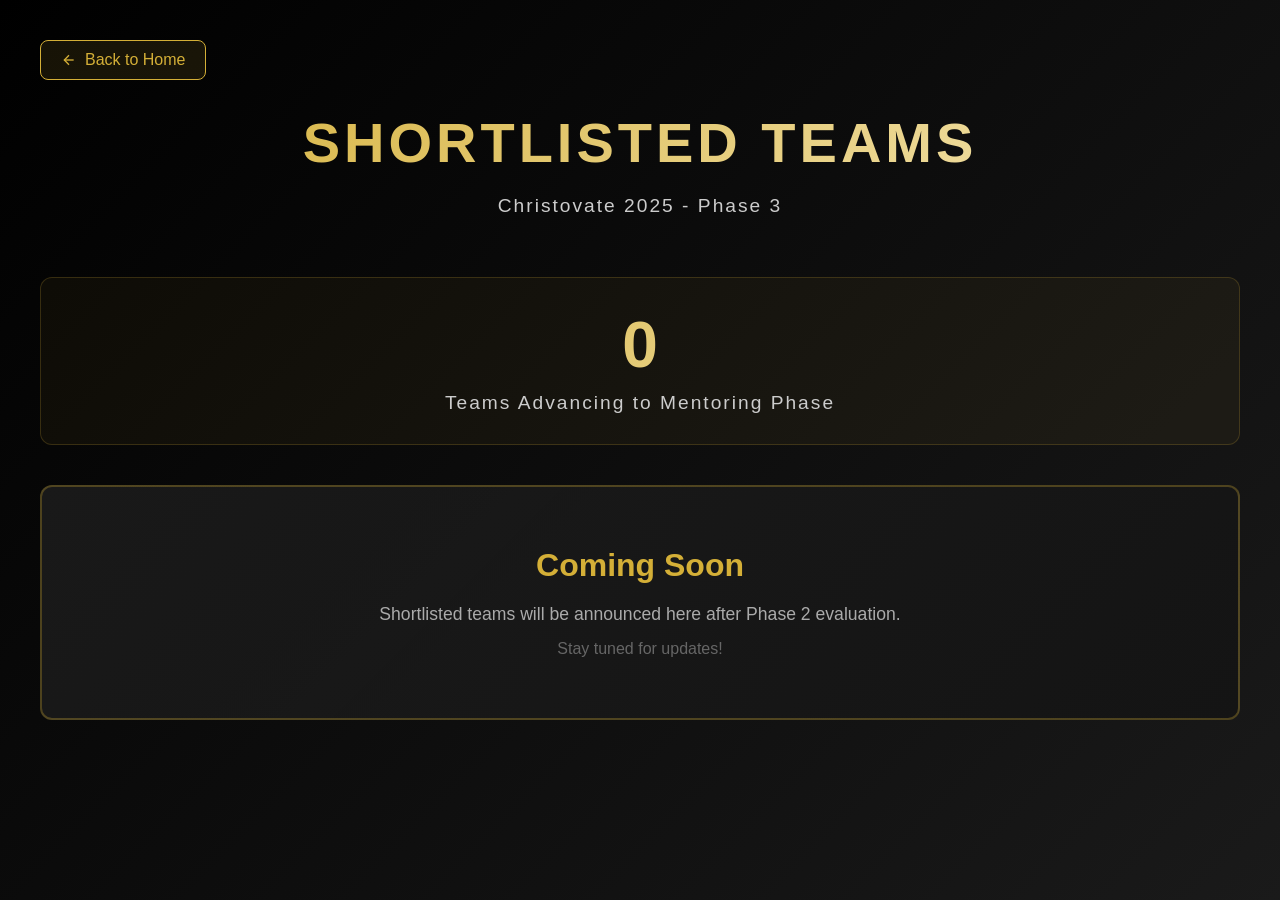
==== shortlisted.html @ dafec114 "Added Shortlisted Teams Page" ====
<!DOCTYPE html>
<html lang="en">

<head>
    <meta charset="UTF-8">
    <meta name="viewport" content="width=device-width, initial-scale=1.0">
    <title>Shortlisted Teams - Christovate 2025</title>
    <style>
        * {
            margin: 0;
            padding: 0;
            box-sizing: border-box;
        }

        :root {
            --primary-red: #E31E24;
            --gold: #D4AF37;
            --light-gold: #F4E5B3;
            --dark-gold: #B8942C;
        }

        body {
            font-family: 'Inter', sans-serif;
            background: linear-gradient(135deg, #000000 0%, #1a1a1a 100%);
            color: #fff;
            min-height: 100vh;
            padding: 40px 20px;
        }

        .container {
            max-width: 1200px;
            margin: 0 auto;
        }

        header {
            text-align: center;
            margin-bottom: 60px;
        }

        .back-btn {
            display: inline-flex;
            align-items: center;
            gap: 8px;
            padding: 10px 20px;
            background: rgba(212, 175, 55, 0.1);
            border: 1px solid var(--gold);
            color: var(--gold);
            text-decoration: none;
            border-radius: 8px;
            margin-bottom: 30px;
            transition: all 0.3s ease;
        }

        .back-btn:hover {
            background: rgba(212, 175, 55, 0.2);
            transform: translateX(-5px);
        }

        h1 {
            font-size: 3.5rem;
            font-weight: 900;
            letter-spacing: 4px;
            background: linear-gradient(135deg, var(--gold) 0%, var(--light-gold) 100%);
            -webkit-background-clip: text;
            -webkit-text-fill-color: transparent;
            background-clip: text;
            margin-bottom: 20px;
            text-transform: uppercase;
        }

        .subtitle {
            font-size: 1.2rem;
            color: #ccc;
            letter-spacing: 2px;
        }

        .teams-grid {
            display: grid;
            grid-template-columns: repeat(auto-fill, minmax(300px, 1fr));
            gap: 30px;
            margin-top: 40px;
        }

        .team-card {
            background: linear-gradient(135deg, rgba(30, 30, 30, 0.8) 0%, rgba(20, 20, 20, 0.9) 100%);
            border: 2px solid rgba(212, 175, 55, 0.3);
            border-radius: 12px;
            padding: 30px;
            transition: all 0.3s ease;
            position: relative;
            overflow: hidden;
        }

        .team-card::before {
            content: '';
            position: absolute;
            top: -50%;
            left: -50%;
            width: 200%;
            height: 200%;
            background: conic-gradient(
                from 0deg,
                transparent 0deg,
                rgba(212, 175, 55, 0.2) 90deg,
                transparent 180deg,
                rgba(212, 175, 55, 0.2) 270deg,
                transparent 360deg
            );
            animation: rotate 4s linear infinite;
            opacity: 0;
            transition: opacity 0.3s ease;
        }

        .team-card:hover::before {
            opacity: 1;
        }

        .team-card:hover {
            transform: translateY(-5px);
            box-shadow: 0 10px 30px rgba(212, 175, 55, 0.3);
            border-color: var(--gold);
        }

        .team-number {
            font-size: 0.9rem;
            color: var(--gold);
            font-weight: 600;
            margin-bottom: 15px;
            letter-spacing: 1px;
        }

        .team-name {
            font-size: 1.5rem;
            font-weight: 700;
            color: #fff;
            margin-bottom: 15px;
            position: relative;
            z-index: 1;
        }

        .team-info {
            position: relative;
            z-index: 1;
        }

        .team-college {
            font-size: 0.95rem;
            color: #aaa;
            margin-bottom: 10px;
        }

        .team-members {
            margin-top: 15px;
            padding-top: 15px;
            border-top: 1px solid rgba(212, 175, 55, 0.2);
        }

        .members-title {
            font-size: 0.85rem;
            color: var(--gold);
            margin-bottom: 8px;
            text-transform: uppercase;
            letter-spacing: 1px;
        }

        .member {
            font-size: 0.9rem;
            color: #ccc;
            margin-bottom: 5px;
            padding-left: 15px;
            position: relative;
        }

        .member::before {
            content: '▸';
            position: absolute;
            left: 0;
            color: var(--gold);
        }

        .stats {
            text-align: center;
            margin: 60px 0 40px;
            padding: 30px;
            background: rgba(212, 175, 55, 0.05);
            border-radius: 12px;
            border: 1px solid rgba(212, 175, 55, 0.2);
        }

        .stats-number {
            font-size: 4rem;
            font-weight: 900;
            background: linear-gradient(135deg, var(--gold) 0%, var(--light-gold) 100%);
            -webkit-background-clip: text;
            -webkit-text-fill-color: transparent;
            background-clip: text;
            margin-bottom: 10px;
        }

        .stats-label {
            font-size: 1.2rem;
            color: #ccc;
            letter-spacing: 2px;
        }

        @keyframes rotate {
            from {
                transform: rotate(0deg);
            }
            to {
                transform: rotate(360deg);
            }
        }

        @media (max-width: 768px) {
            h1 {
                font-size: 2.5rem;
            }

            .teams-grid {
                grid-template-columns: 1fr;
            }

            .stats-number {
                font-size: 3rem;
            }
        }
    </style>
</head>

<body>
    <div class="container">
        <a href="index.html" class="back-btn">
            <svg width="16" height="16" viewBox="0 0 24 24" fill="none" stroke="currentColor" stroke-width="2">
                <line x1="19" y1="12" x2="5" y2="12"></line>
                <polyline points="12 19 5 12 12 5"></polyline>
            </svg>
            Back to Home
        </a>

        <header>
            <h1>Shortlisted Teams</h1>
            <p class="subtitle">Christovate 2025 - Phase 3</p>
        </header>

        <div class="stats">
            <div class="stats-number">0</div>
            <div class="stats-label">Teams Advancing to Mentoring Phase</div>
        </div>

        <div class="teams-grid">
            <!-- Team cards will be displayed here -->
            <!-- Example team card structure (currently no teams to display) -->
            <div class="team-card" style="grid-column: 1 / -1; text-align: center; padding: 60px 30px;">
                <h2 style="color: var(--gold); margin-bottom: 20px; font-size: 2rem;">Coming Soon</h2>
                <p style="color: #aaa; font-size: 1.1rem;">Shortlisted teams will be announced here after Phase 2 evaluation.</p>
                <p style="color: #666; margin-top: 15px;">Stay tuned for updates!</p>
            </div>
        </div>
    </div>
</body>

</html>
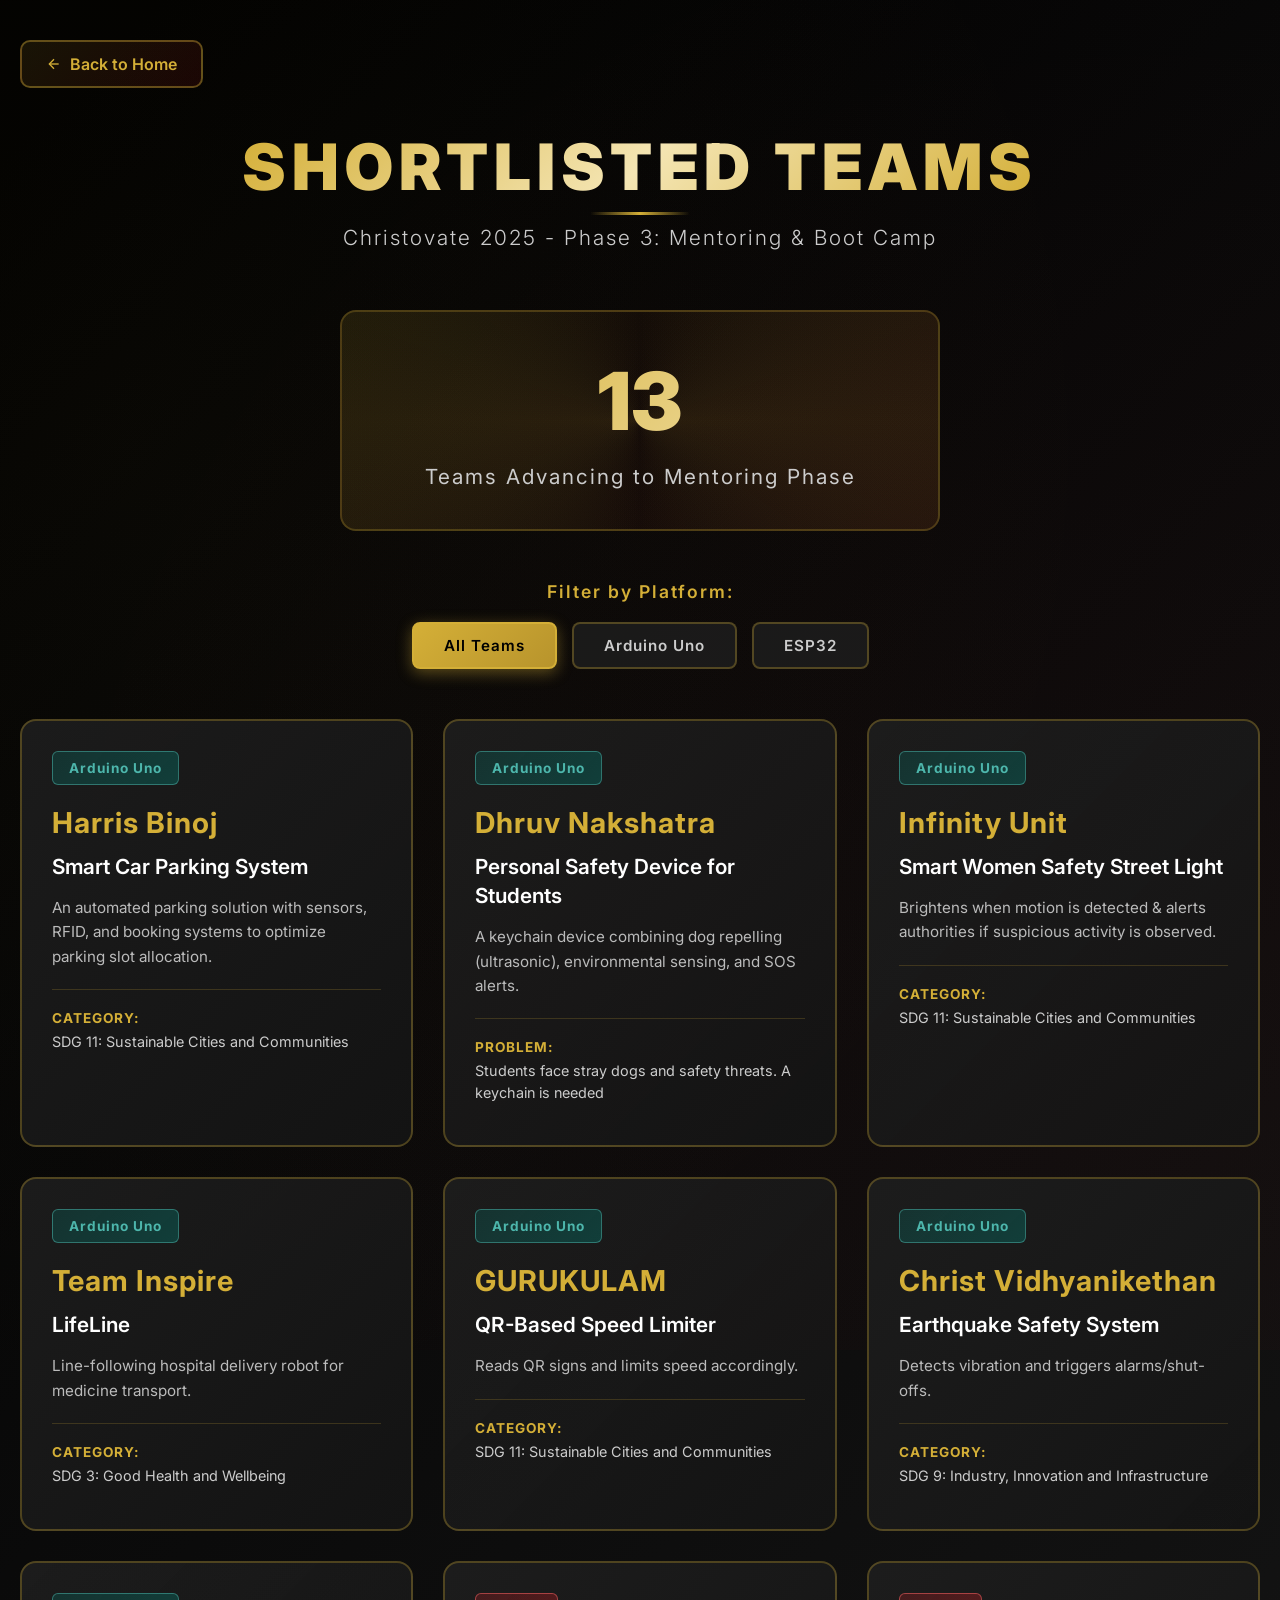
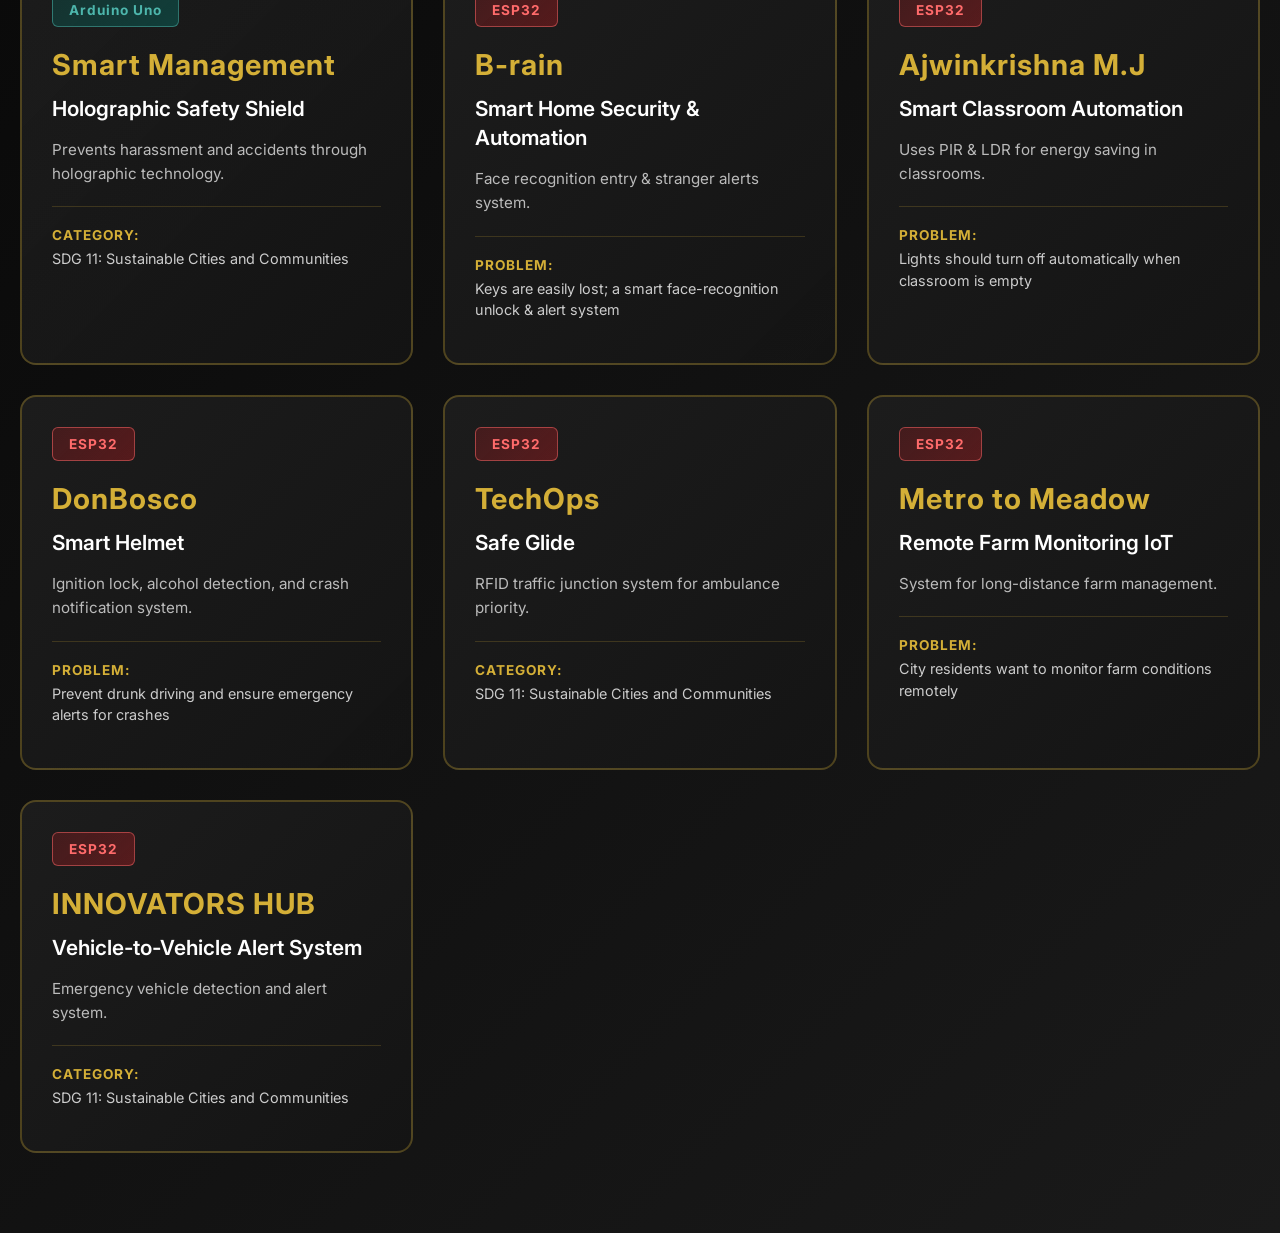
==== commit 715f5a24: "added participants info" ====
--- a/shortlisted.html
+++ b/shortlisted.html
@@ -5,227 +5,9 @@
     <meta charset="UTF-8">
     <meta name="viewport" content="width=device-width, initial-scale=1.0">
     <title>Shortlisted Teams - Christovate 2025</title>
-    <style>
-        * {
-            margin: 0;
-            padding: 0;
-            box-sizing: border-box;
-        }
-
-        :root {
-            --primary-red: #E31E24;
-            --gold: #D4AF37;
-            --light-gold: #F4E5B3;
-            --dark-gold: #B8942C;
-        }
-
-        body {
-            font-family: 'Inter', sans-serif;
-            background: linear-gradient(135deg, #000000 0%, #1a1a1a 100%);
-            color: #fff;
-            min-height: 100vh;
-            padding: 40px 20px;
-        }
-
-        .container {
-            max-width: 1200px;
-            margin: 0 auto;
-        }
-
-        header {
-            text-align: center;
-            margin-bottom: 60px;
-        }
-
-        .back-btn {
-            display: inline-flex;
-            align-items: center;
-            gap: 8px;
-            padding: 10px 20px;
-            background: rgba(212, 175, 55, 0.1);
-            border: 1px solid var(--gold);
-            color: var(--gold);
-            text-decoration: none;
-            border-radius: 8px;
-            margin-bottom: 30px;
-            transition: all 0.3s ease;
-        }
-
-        .back-btn:hover {
-            background: rgba(212, 175, 55, 0.2);
-            transform: translateX(-5px);
-        }
-
-        h1 {
-            font-size: 3.5rem;
-            font-weight: 900;
-            letter-spacing: 4px;
-            background: linear-gradient(135deg, var(--gold) 0%, var(--light-gold) 100%);
-            -webkit-background-clip: text;
-            -webkit-text-fill-color: transparent;
-            background-clip: text;
-            margin-bottom: 20px;
-            text-transform: uppercase;
-        }
-
-        .subtitle {
-            font-size: 1.2rem;
-            color: #ccc;
-            letter-spacing: 2px;
-        }
-
-        .teams-grid {
-            display: grid;
-            grid-template-columns: repeat(auto-fill, minmax(300px, 1fr));
-            gap: 30px;
-            margin-top: 40px;
-        }
-
-        .team-card {
-            background: linear-gradient(135deg, rgba(30, 30, 30, 0.8) 0%, rgba(20, 20, 20, 0.9) 100%);
-            border: 2px solid rgba(212, 175, 55, 0.3);
-            border-radius: 12px;
-            padding: 30px;
-            transition: all 0.3s ease;
-            position: relative;
-            overflow: hidden;
-        }
-
-        .team-card::before {
-            content: '';
-            position: absolute;
-            top: -50%;
-            left: -50%;
-            width: 200%;
-            height: 200%;
-            background: conic-gradient(
-                from 0deg,
-                transparent 0deg,
-                rgba(212, 175, 55, 0.2) 90deg,
-                transparent 180deg,
-                rgba(212, 175, 55, 0.2) 270deg,
-                transparent 360deg
-            );
-            animation: rotate 4s linear infinite;
-            opacity: 0;
-            transition: opacity 0.3s ease;
-        }
-
-        .team-card:hover::before {
-            opacity: 1;
-        }
-
-        .team-card:hover {
-            transform: translateY(-5px);
-            box-shadow: 0 10px 30px rgba(212, 175, 55, 0.3);
-            border-color: var(--gold);
-        }
-
-        .team-number {
-            font-size: 0.9rem;
-            color: var(--gold);
-            font-weight: 600;
-            margin-bottom: 15px;
-            letter-spacing: 1px;
-        }
-
-        .team-name {
-            font-size: 1.5rem;
-            font-weight: 700;
-            color: #fff;
-            margin-bottom: 15px;
-            position: relative;
-            z-index: 1;
-        }
-
-        .team-info {
-            position: relative;
-            z-index: 1;
-        }
-
-        .team-college {
-            font-size: 0.95rem;
-            color: #aaa;
-            margin-bottom: 10px;
-        }
-
-        .team-members {
-            margin-top: 15px;
-            padding-top: 15px;
-            border-top: 1px solid rgba(212, 175, 55, 0.2);
-        }
-
-        .members-title {
-            font-size: 0.85rem;
-            color: var(--gold);
-            margin-bottom: 8px;
-            text-transform: uppercase;
-            letter-spacing: 1px;
-        }
-
-        .member {
-            font-size: 0.9rem;
-            color: #ccc;
-            margin-bottom: 5px;
-            padding-left: 15px;
-            position: relative;
-        }
-
-        .member::before {
-            content: '▸';
-            position: absolute;
-            left: 0;
-            color: var(--gold);
-        }
-
-        .stats {
-            text-align: center;
-            margin: 60px 0 40px;
-            padding: 30px;
-            background: rgba(212, 175, 55, 0.05);
-            border-radius: 12px;
-            border: 1px solid rgba(212, 175, 55, 0.2);
-        }
-
-        .stats-number {
-            font-size: 4rem;
-            font-weight: 900;
-            background: linear-gradient(135deg, var(--gold) 0%, var(--light-gold) 100%);
-            -webkit-background-clip: text;
-            -webkit-text-fill-color: transparent;
-            background-clip: text;
-            margin-bottom: 10px;
-        }
-
-        .stats-label {
-            font-size: 1.2rem;
-            color: #ccc;
-            letter-spacing: 2px;
-        }
-
-        @keyframes rotate {
-            from {
-                transform: rotate(0deg);
-            }
-            to {
-                transform: rotate(360deg);
-            }
-        }
-
-        @media (max-width: 768px) {
-            h1 {
-                font-size: 2.5rem;
-            }
-
-            .teams-grid {
-                grid-template-columns: 1fr;
-            }
-
-            .stats-number {
-                font-size: 3rem;
-            }
-        }
-    </style>
+    <link rel="icon" type="image/x-icon" href="assets/jigsaw.png">
+    <link href="https://fonts.googleapis.com/css2?family=Inter:wght@300;400;600;700;900&display=swap" rel="stylesheet">
+    <link rel="stylesheet" href="shortlisted.css">
 </head>
 
 <body>
@@ -240,24 +22,224 @@
 
         <header>
             <h1>Shortlisted Teams</h1>
-            <p class="subtitle">Christovate 2025 - Phase 3</p>
+            <p class="subtitle">Christovate 2025 - Phase 3: Mentoring & Boot Camp</p>
         </header>
 
         <div class="stats">
-            <div class="stats-number">0</div>
+            <div class="stats-number">13</div>
             <div class="stats-label">Teams Advancing to Mentoring Phase</div>
         </div>
 
+        <!-- Filter Section -->
+        <div class="filter-section">
+            <div class="filter-label">Filter by Platform:</div>
+            <div class="filter-buttons">
+                <button class="filter-btn active" data-filter="all">All Teams</button>
+                <button class="filter-btn" data-filter="Arduino Uno">Arduino Uno</button>
+                <button class="filter-btn" data-filter="ESP32">ESP32</button>
+            </div>
+        </div>
+
         <div class="teams-grid">
-            <!-- Team cards will be displayed here -->
-            <!-- Example team card structure (currently no teams to display) -->
-            <div class="team-card" style="grid-column: 1 / -1; text-align: center; padding: 60px 30px;">
-                <h2 style="color: var(--gold); margin-bottom: 20px; font-size: 2rem;">Coming Soon</h2>
-                <p style="color: #aaa; font-size: 1.1rem;">Shortlisted teams will be announced here after Phase 2 evaluation.</p>
-                <p style="color: #666; margin-top: 15px;">Stay tuned for updates!</p>
+            <!-- Arduino Uno Teams -->
+            <div class="team-card" data-platform="Arduino Uno">
+                <div class="platform-badge arduino">Arduino Uno</div>
+                <h2 class="team-name">Harris Binoj</h2>
+                <div class="project-title">Smart Car Parking System</div>
+                <p class="project-description">An automated parking solution with sensors, RFID, and booking systems to optimize parking slot allocation.</p>
+                <div class="team-details">
+                    <div class="detail-item">
+                        <span class="detail-label">Category:</span>
+                        <span class="detail-value">SDG 11: Sustainable Cities and Communities</span>
+                    </div>
+                </div>
+            </div>
+
+            <div class="team-card" data-platform="Arduino Uno">
+                <div class="platform-badge arduino">Arduino Uno</div>
+                <h2 class="team-name">Dhruv Nakshatra</h2>
+                <div class="project-title">Personal Safety Device for Students</div>
+                <p class="project-description">A keychain device combining dog repelling (ultrasonic), environmental sensing, and SOS alerts.</p>
+                <div class="team-details">
+                    <div class="detail-item">
+                        <span class="detail-label">Problem:</span>
+                        <span class="detail-value">Students face stray dogs and safety threats. A keychain is needed</span>
+                    </div>
+                </div>
+            </div>
+
+            <div class="team-card" data-platform="Arduino Uno">
+                <div class="platform-badge arduino">Arduino Uno</div>
+                <h2 class="team-name">Infinity Unit</h2>
+                <div class="project-title">Smart Women Safety Street Light</div>
+                <p class="project-description">Brightens when motion is detected & alerts authorities if suspicious activity is observed.</p>
+                <div class="team-details">
+                    <div class="detail-item">
+                        <span class="detail-label">Category:</span>
+                        <span class="detail-value">SDG 11: Sustainable Cities and Communities</span>
+                    </div>
+                </div>
+            </div>
+
+            <div class="team-card" data-platform="Arduino Uno">
+                <div class="platform-badge arduino">Arduino Uno</div>
+                <h2 class="team-name">Team Inspire</h2>
+                <div class="project-title">LifeLine</div>
+                <p class="project-description">Line-following hospital delivery robot for medicine transport.</p>
+                <div class="team-details">
+                    <div class="detail-item">
+                        <span class="detail-label">Category:</span>
+                        <span class="detail-value">SDG 3: Good Health and Wellbeing</span>
+                    </div>
+                </div>
+            </div>
+
+            <div class="team-card" data-platform="Arduino Uno">
+                <div class="platform-badge arduino">Arduino Uno</div>
+                <h2 class="team-name">GURUKULAM</h2>
+                <div class="project-title">QR-Based Speed Limiter</div>
+                <p class="project-description">Reads QR signs and limits speed accordingly.</p>
+                <div class="team-details">
+                    <div class="detail-item">
+                        <span class="detail-label">Category:</span>
+                        <span class="detail-value">SDG 11: Sustainable Cities and Communities</span>
+                    </div>
+                </div>
+            </div>
+
+            <div class="team-card" data-platform="Arduino Uno">
+                <div class="platform-badge arduino">Arduino Uno</div>
+                <h2 class="team-name">Christ Vidhyanikethan</h2>
+                <div class="project-title">Earthquake Safety System</div>
+                <p class="project-description">Detects vibration and triggers alarms/shut-offs.</p>
+                <div class="team-details">
+                    <div class="detail-item">
+                        <span class="detail-label">Category:</span>
+                        <span class="detail-value">SDG 9: Industry, Innovation and Infrastructure</span>
+                    </div>
+                </div>
+            </div>
+
+            <div class="team-card" data-platform="Arduino Uno">
+                <div class="platform-badge arduino">Arduino Uno</div>
+                <h2 class="team-name">Smart Management</h2>
+                <div class="project-title">Holographic Safety Shield</div>
+                <p class="project-description">Prevents harassment and accidents through holographic technology.</p>
+                <div class="team-details">
+                    <div class="detail-item">
+                        <span class="detail-label">Category:</span>
+                        <span class="detail-value">SDG 11: Sustainable Cities and Communities</span>
+                    </div>
+                </div>
+            </div>
+
+            <!-- ESP32 Teams -->
+            <div class="team-card" data-platform="ESP32">
+                <div class="platform-badge esp32">ESP32</div>
+                <h2 class="team-name">B-rain</h2>
+                <div class="project-title">Smart Home Security & Automation</div>
+                <p class="project-description">Face recognition entry & stranger alerts system.</p>
+                <div class="team-details">
+                    <div class="detail-item">
+                        <span class="detail-label">Problem:</span>
+                        <span class="detail-value">Keys are easily lost; a smart face-recognition unlock & alert system</span>
+                    </div>
+                </div>
+            </div>
+
+            <div class="team-card" data-platform="ESP32">
+                <div class="platform-badge esp32">ESP32</div>
+                <h2 class="team-name">Ajwinkrishna M.J</h2>
+                <div class="project-title">Smart Classroom Automation</div>
+                <p class="project-description">Uses PIR & LDR for energy saving in classrooms.</p>
+                <div class="team-details">
+                    <div class="detail-item">
+                        <span class="detail-label">Problem:</span>
+                        <span class="detail-value">Lights should turn off automatically when classroom is empty</span>
+                    </div>
+                </div>
+            </div>
+
+            <div class="team-card" data-platform="ESP32">
+                <div class="platform-badge esp32">ESP32</div>
+                <h2 class="team-name">DonBosco</h2>
+                <div class="project-title">Smart Helmet</div>
+                <p class="project-description">Ignition lock, alcohol detection, and crash notification system.</p>
+                <div class="team-details">
+                    <div class="detail-item">
+                        <span class="detail-label">Problem:</span>
+                        <span class="detail-value">Prevent drunk driving and ensure emergency alerts for crashes</span>
+                    </div>
+                </div>
+            </div>
+
+            <div class="team-card" data-platform="ESP32">
+                <div class="platform-badge esp32">ESP32</div>
+                <h2 class="team-name">TechOps</h2>
+                <div class="project-title">Safe Glide</div>
+                <p class="project-description">RFID traffic junction system for ambulance priority.</p>
+                <div class="team-details">
+                    <div class="detail-item">
+                        <span class="detail-label">Category:</span>
+                        <span class="detail-value">SDG 11: Sustainable Cities and Communities</span>
+                    </div>
+                </div>
+            </div>
+
+            <div class="team-card" data-platform="ESP32">
+                <div class="platform-badge esp32">ESP32</div>
+                <h2 class="team-name">Metro to Meadow</h2>
+                <div class="project-title">Remote Farm Monitoring IoT</div>
+                <p class="project-description">System for long-distance farm management.</p>
+                <div class="team-details">
+                    <div class="detail-item">
+                        <span class="detail-label">Problem:</span>
+                        <span class="detail-value">City residents want to monitor farm conditions remotely</span>
+                    </div>
+                </div>
+            </div>
+
+            <div class="team-card" data-platform="ESP32">
+                <div class="platform-badge esp32">ESP32</div>
+                <h2 class="team-name">INNOVATORS HUB</h2>
+                <div class="project-title">Vehicle-to-Vehicle Alert System</div>
+                <p class="project-description">Emergency vehicle detection and alert system.</p>
+                <div class="team-details">
+                    <div class="detail-item">
+                        <span class="detail-label">Category:</span>
+                        <span class="detail-value">SDG 11: Sustainable Cities and Communities</span>
+                    </div>
+                </div>
             </div>
         </div>
     </div>
+
+    <script>
+        // Filter functionality
+        const filterButtons = document.querySelectorAll('.filter-btn');
+        const teamCards = document.querySelectorAll('.team-card');
+
+        filterButtons.forEach(button => {
+            button.addEventListener('click', () => {
+                // Update active button
+                filterButtons.forEach(btn => btn.classList.remove('active'));
+                button.classList.add('active');
+
+                const filter = button.getAttribute('data-filter');
+
+                // Filter cards
+                teamCards.forEach(card => {
+                    if (filter === 'all' || card.getAttribute('data-platform') === filter) {
+                        card.style.display = 'block';
+                        setTimeout(() => card.style.opacity = '1', 10);
+                    } else {
+                        card.style.opacity = '0';
+                        setTimeout(() => card.style.display = 'none', 300);
+                    }
+                });
+            });
+        });
+    </script>
 </body>
 
 </html>
--- a/shortlisted.css
+++ b/shortlisted.css
@@ -0,0 +1,479 @@
+* {
+    margin: 0;
+    padding: 0;
+    box-sizing: border-box;
+}
+
+:root {
+    --primary-red: #E31E24;
+    --gold: #D4AF37;
+    --light-gold: #F4E5B3;
+    --dark-gold: #B8942C;
+    --black: #000000;
+    --dark-gray: #1a1a1a;
+}
+
+body {
+    font-family: 'Inter', sans-serif;
+    background: linear-gradient(135deg, #000000 0%, #1a1a1a 100%);
+    color: #fff;
+    min-height: 100vh;
+    padding: 40px 20px 80px;
+    position: relative;
+    overflow-x: hidden;
+}
+
+body::before {
+    content: '';
+    position: fixed;
+    top: -50%;
+    left: -50%;
+    width: 200%;
+    height: 200%;
+    background: radial-gradient(circle at 30% 50%, rgba(212, 175, 55, 0.03) 0%, transparent 50%),
+                radial-gradient(circle at 70% 80%, rgba(227, 30, 36, 0.03) 0%, transparent 50%);
+    pointer-events: none;
+    z-index: 0;
+}
+
+.container {
+    max-width: 1400px;
+    margin: 0 auto;
+    position: relative;
+    z-index: 1;
+}
+
+/* Back Button */
+.back-btn {
+    display: inline-flex;
+    align-items: center;
+    gap: 8px;
+    padding: 12px 24px;
+    background: linear-gradient(135deg, rgba(212, 175, 55, 0.1) 0%, rgba(227, 30, 36, 0.1) 100%);
+    border: 2px solid rgba(212, 175, 55, 0.4);
+    color: var(--gold);
+    text-decoration: none;
+    border-radius: 10px;
+    margin-bottom: 40px;
+    transition: all 0.3s ease;
+    font-weight: 600;
+}
+
+.back-btn:hover {
+    background: linear-gradient(135deg, rgba(212, 175, 55, 0.2) 0%, rgba(227, 30, 36, 0.2) 100%);
+    border-color: var(--gold);
+    transform: translateX(-5px);
+    box-shadow: 0 4px 15px rgba(212, 175, 55, 0.3);
+}
+
+/* Header */
+header {
+    text-align: center;
+    margin-bottom: 50px;
+}
+
+h1 {
+    font-size: 4rem;
+    font-weight: 900;
+    letter-spacing: 6px;
+    background: linear-gradient(135deg, var(--gold) 0%, var(--light-gold) 50%, var(--gold) 100%);
+    -webkit-background-clip: text;
+    -webkit-text-fill-color: transparent;
+    background-clip: text;
+    margin-bottom: 20px;
+    text-transform: uppercase;
+    position: relative;
+    display: inline-block;
+}
+
+h1::after {
+    content: '';
+    position: absolute;
+    bottom: -10px;
+    left: 50%;
+    transform: translateX(-50%);
+    width: 100px;
+    height: 3px;
+    background: linear-gradient(90deg, transparent, var(--gold), transparent);
+}
+
+.subtitle {
+    font-size: 1.3rem;
+    color: #ccc;
+    letter-spacing: 2px;
+    font-weight: 300;
+}
+
+/* Stats Section */
+.stats {
+    text-align: center;
+    margin: 60px auto 50px;
+    padding: 40px 30px;
+    background: linear-gradient(135deg, rgba(212, 175, 55, 0.05) 0%, rgba(227, 30, 36, 0.05) 100%);
+    border-radius: 16px;
+    border: 2px solid rgba(212, 175, 55, 0.3);
+    max-width: 600px;
+    position: relative;
+    overflow: hidden;
+}
+
+.stats::before {
+    content: '';
+    position: absolute;
+    top: -50%;
+    right: -50%;
+    width: 200%;
+    height: 200%;
+    background: conic-gradient(
+        from 0deg,
+        transparent 0deg,
+        rgba(212, 175, 55, 0.1) 90deg,
+        transparent 180deg,
+        rgba(212, 175, 55, 0.1) 270deg,
+        transparent 360deg
+    );
+    animation: rotate 8s linear infinite;
+}
+
+.stats-number {
+    font-size: 5rem;
+    font-weight: 900;
+    background: linear-gradient(135deg, var(--gold) 0%, var(--light-gold) 100%);
+    -webkit-background-clip: text;
+    -webkit-text-fill-color: transparent;
+    background-clip: text;
+    margin-bottom: 15px;
+    position: relative;
+    z-index: 1;
+}
+
+.stats-label {
+    font-size: 1.3rem;
+    color: #ccc;
+    letter-spacing: 2px;
+    font-weight: 400;
+    position: relative;
+    z-index: 1;
+}
+
+/* Filter Section */
+.filter-section {
+    margin: 40px 0;
+    text-align: center;
+}
+
+.filter-label {
+    font-size: 1.1rem;
+    color: var(--gold);
+    margin-bottom: 20px;
+    letter-spacing: 2px;
+    font-weight: 600;
+}
+
+.filter-buttons {
+    display: flex;
+    gap: 15px;
+    justify-content: center;
+    flex-wrap: wrap;
+}
+
+.filter-btn {
+    padding: 12px 30px;
+    background: rgba(30, 30, 30, 0.8);
+    border: 2px solid rgba(212, 175, 55, 0.3);
+    color: #ccc;
+    border-radius: 8px;
+    cursor: pointer;
+    font-size: 0.95rem;
+    font-weight: 600;
+    letter-spacing: 1px;
+    transition: all 0.3s ease;
+    font-family: 'Inter', sans-serif;
+}
+
+.filter-btn:hover {
+    border-color: var(--gold);
+    color: var(--gold);
+    transform: translateY(-2px);
+}
+
+.filter-btn.active {
+    background: linear-gradient(135deg, var(--gold) 0%, var(--dark-gold) 100%);
+    border-color: var(--gold);
+    color: #000;
+    box-shadow: 0 4px 15px rgba(212, 175, 55, 0.4);
+}
+
+/* Teams Grid */
+.teams-grid {
+    display: grid;
+    grid-template-columns: repeat(auto-fill, minmax(350px, 1fr));
+    gap: 30px;
+    margin-top: 50px;
+}
+
+.team-card {
+    background: linear-gradient(135deg, rgba(30, 30, 30, 0.9) 0%, rgba(20, 20, 20, 0.95) 100%);
+    border: 2px solid rgba(212, 175, 55, 0.3);
+    border-radius: 16px;
+    padding: 30px;
+    transition: all 0.4s cubic-bezier(0.4, 0, 0.2, 1);
+    position: relative;
+    overflow: hidden;
+    opacity: 1;
+}
+
+.team-card::before {
+    content: '';
+    position: absolute;
+    top: -50%;
+    left: -50%;
+    width: 200%;
+    height: 200%;
+    background: conic-gradient(
+        from 0deg,
+        transparent 0deg,
+        rgba(212, 175, 55, 0.15) 90deg,
+        transparent 180deg,
+        rgba(212, 175, 55, 0.15) 270deg,
+        transparent 360deg
+    );
+    animation: rotate 4s linear infinite;
+    opacity: 0;
+    transition: opacity 0.3s ease;
+}
+
+.team-card:hover::before {
+    opacity: 1;
+}
+
+.team-card:hover {
+    transform: translateY(-8px);
+    box-shadow: 0 15px 40px rgba(212, 175, 55, 0.3);
+    border-color: var(--gold);
+}
+
+/* Platform Badge */
+.platform-badge {
+    display: inline-block;
+    padding: 8px 16px;
+    border-radius: 6px;
+    font-size: 0.85rem;
+    font-weight: 700;
+    letter-spacing: 1px;
+    margin-bottom: 20px;
+    position: relative;
+    z-index: 1;
+}
+
+.platform-badge.arduino {
+    background: linear-gradient(135deg, rgba(0, 150, 136, 0.2) 0%, rgba(0, 150, 136, 0.3) 100%);
+    color: #4DB6AC;
+    border: 1px solid rgba(77, 182, 172, 0.5);
+}
+
+.platform-badge.esp32 {
+    background: linear-gradient(135deg, rgba(227, 30, 36, 0.2) 0%, rgba(227, 30, 36, 0.3) 100%);
+    color: #ff6b6b;
+    border: 1px solid rgba(255, 107, 107, 0.5);
+}
+
+/* Team Info */
+.team-name {
+    font-size: 1.8rem;
+    font-weight: 700;
+    color: var(--gold);
+    margin-bottom: 12px;
+    position: relative;
+    z-index: 1;
+    letter-spacing: 1px;
+}
+
+.project-title {
+    font-size: 1.3rem;
+    font-weight: 600;
+    color: #fff;
+    margin-bottom: 15px;
+    position: relative;
+    z-index: 1;
+    line-height: 1.4;
+}
+
+.project-description {
+    font-size: 0.95rem;
+    color: #bbb;
+    line-height: 1.6;
+    margin-bottom: 20px;
+    position: relative;
+    z-index: 1;
+}
+
+/* Team Details */
+.team-details {
+    margin-top: 20px;
+    padding-top: 20px;
+    border-top: 1px solid rgba(212, 175, 55, 0.2);
+    position: relative;
+    z-index: 1;
+}
+
+.detail-item {
+    margin-bottom: 12px;
+}
+
+.detail-label {
+    font-size: 0.85rem;
+    color: var(--gold);
+    font-weight: 700;
+    text-transform: uppercase;
+    letter-spacing: 1px;
+    display: block;
+    margin-bottom: 5px;
+}
+
+.detail-value {
+    font-size: 0.9rem;
+    color: #ccc;
+    line-height: 1.5;
+}
+
+/* Animations */
+@keyframes rotate {
+    from {
+        transform: rotate(0deg);
+    }
+    to {
+        transform: rotate(360deg);
+    }
+}
+
+@keyframes fadeIn {
+    from {
+        opacity: 0;
+        transform: translateY(20px);
+    }
+    to {
+        opacity: 1;
+        transform: translateY(0);
+    }
+}
+
+.team-card {
+    animation: fadeIn 0.6s ease forwards;
+}
+
+.team-card:nth-child(1) { animation-delay: 0.05s; }
+.team-card:nth-child(2) { animation-delay: 0.1s; }
+.team-card:nth-child(3) { animation-delay: 0.15s; }
+.team-card:nth-child(4) { animation-delay: 0.2s; }
+.team-card:nth-child(5) { animation-delay: 0.25s; }
+.team-card:nth-child(6) { animation-delay: 0.3s; }
+.team-card:nth-child(7) { animation-delay: 0.35s; }
+.team-card:nth-child(8) { animation-delay: 0.4s; }
+.team-card:nth-child(9) { animation-delay: 0.45s; }
+.team-card:nth-child(10) { animation-delay: 0.5s; }
+.team-card:nth-child(11) { animation-delay: 0.55s; }
+.team-card:nth-child(12) { animation-delay: 0.6s; }
+.team-card:nth-child(13) { animation-delay: 0.65s; }
+
+/* Responsive Design */
+@media (max-width: 1024px) {
+    .teams-grid {
+        grid-template-columns: repeat(auto-fill, minmax(300px, 1fr));
+    }
+}
+
+@media (max-width: 768px) {
+    body {
+        padding: 30px 15px 60px;
+    }
+
+    h1 {
+        font-size: 2.8rem;
+        letter-spacing: 3px;
+    }
+
+    .subtitle {
+        font-size: 1rem;
+    }
+
+    .stats {
+        padding: 30px 20px;
+        margin: 40px auto 40px;
+    }
+
+    .stats-number {
+        font-size: 3.5rem;
+    }
+
+    .stats-label {
+        font-size: 1.1rem;
+    }
+
+    .teams-grid {
+        grid-template-columns: 1fr;
+        gap: 25px;
+    }
+
+    .team-card {
+        padding: 25px;
+    }
+
+    .team-name {
+        font-size: 1.5rem;
+    }
+
+    .project-title {
+        font-size: 1.15rem;
+    }
+
+    .filter-buttons {
+        gap: 10px;
+    }
+
+    .filter-btn {
+        padding: 10px 20px;
+        font-size: 0.9rem;
+    }
+}
+
+@media (max-width: 480px) {
+    h1 {
+        font-size: 2.2rem;
+        letter-spacing: 2px;
+    }
+
+    h1::after {
+        width: 60px;
+        height: 2px;
+    }
+
+    .stats-number {
+        font-size: 3rem;
+    }
+
+    .stats-label {
+        font-size: 1rem;
+        letter-spacing: 1px;
+    }
+
+    .team-card {
+        padding: 20px;
+    }
+
+    .team-name {
+        font-size: 1.3rem;
+    }
+
+    .project-title {
+        font-size: 1.05rem;
+    }
+
+    .project-description {
+        font-size: 0.9rem;
+    }
+
+    .filter-label {
+        font-size: 1rem;
+    }
+}
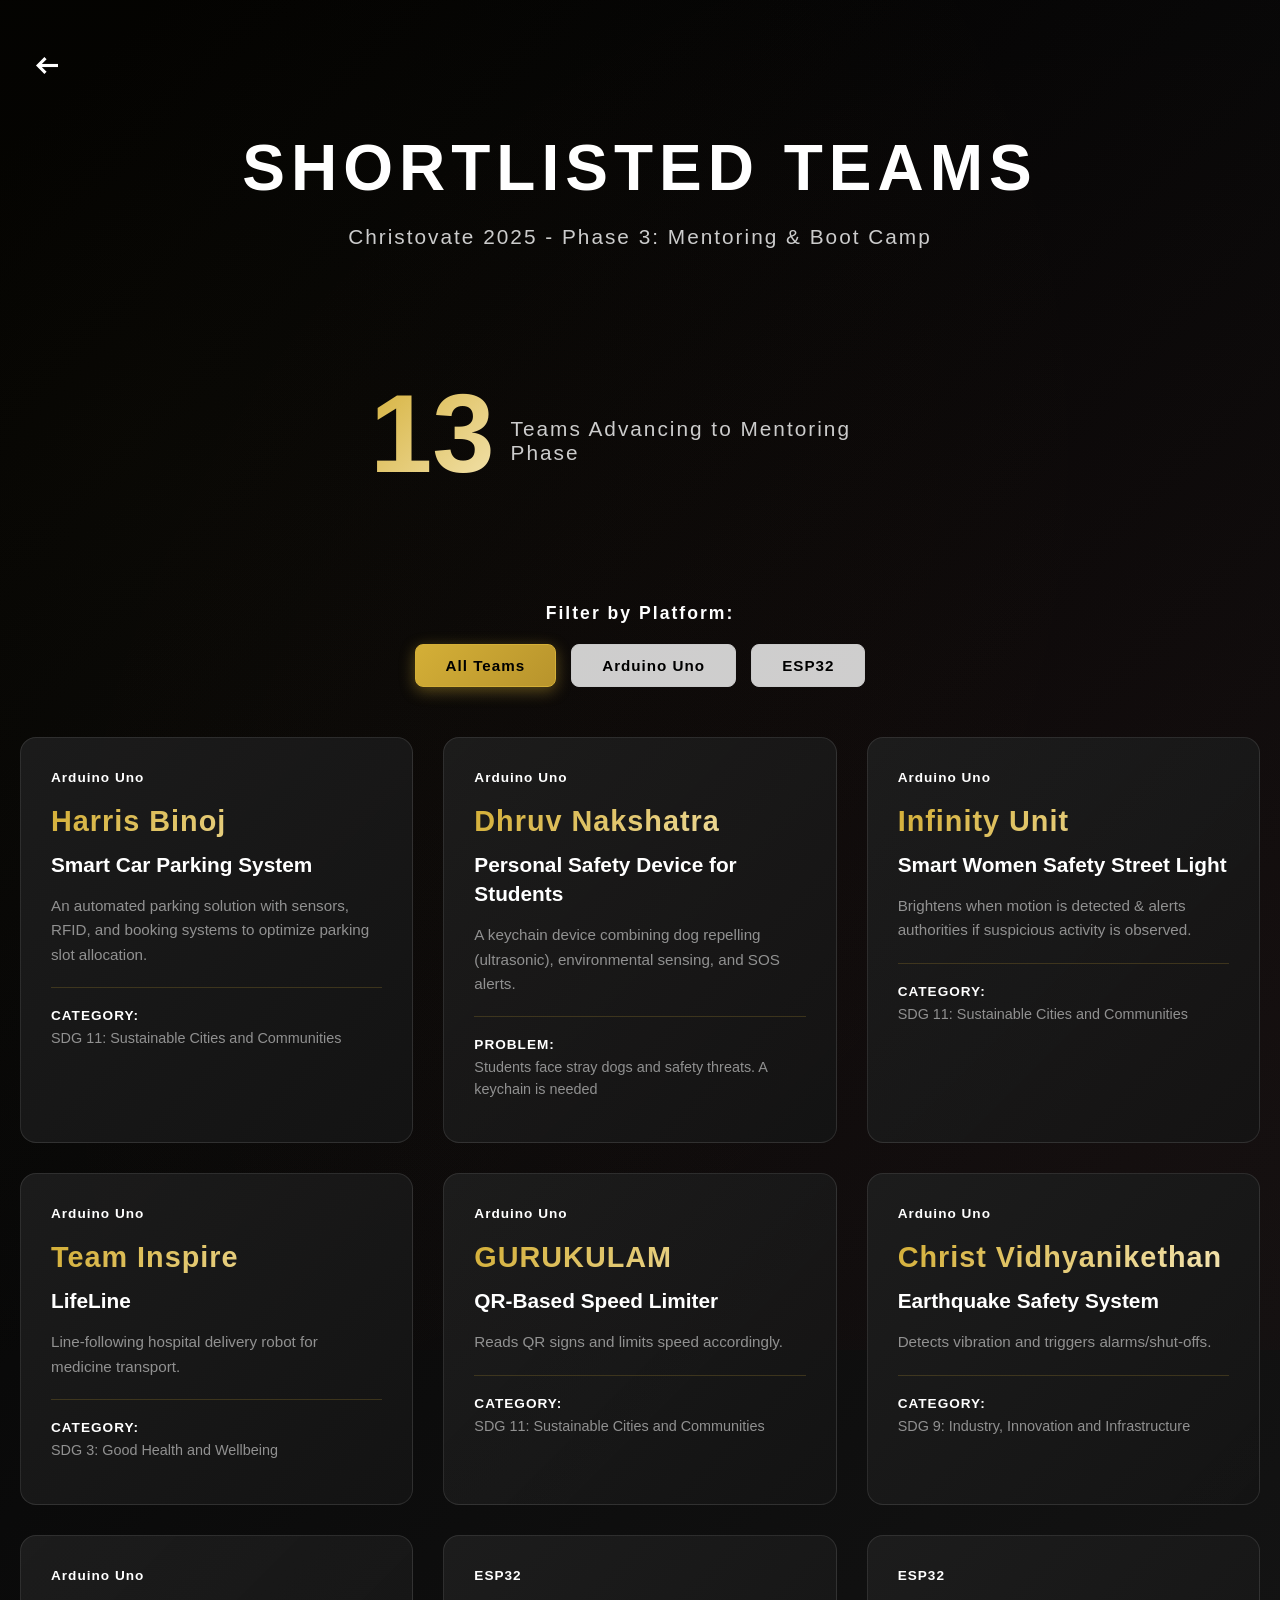
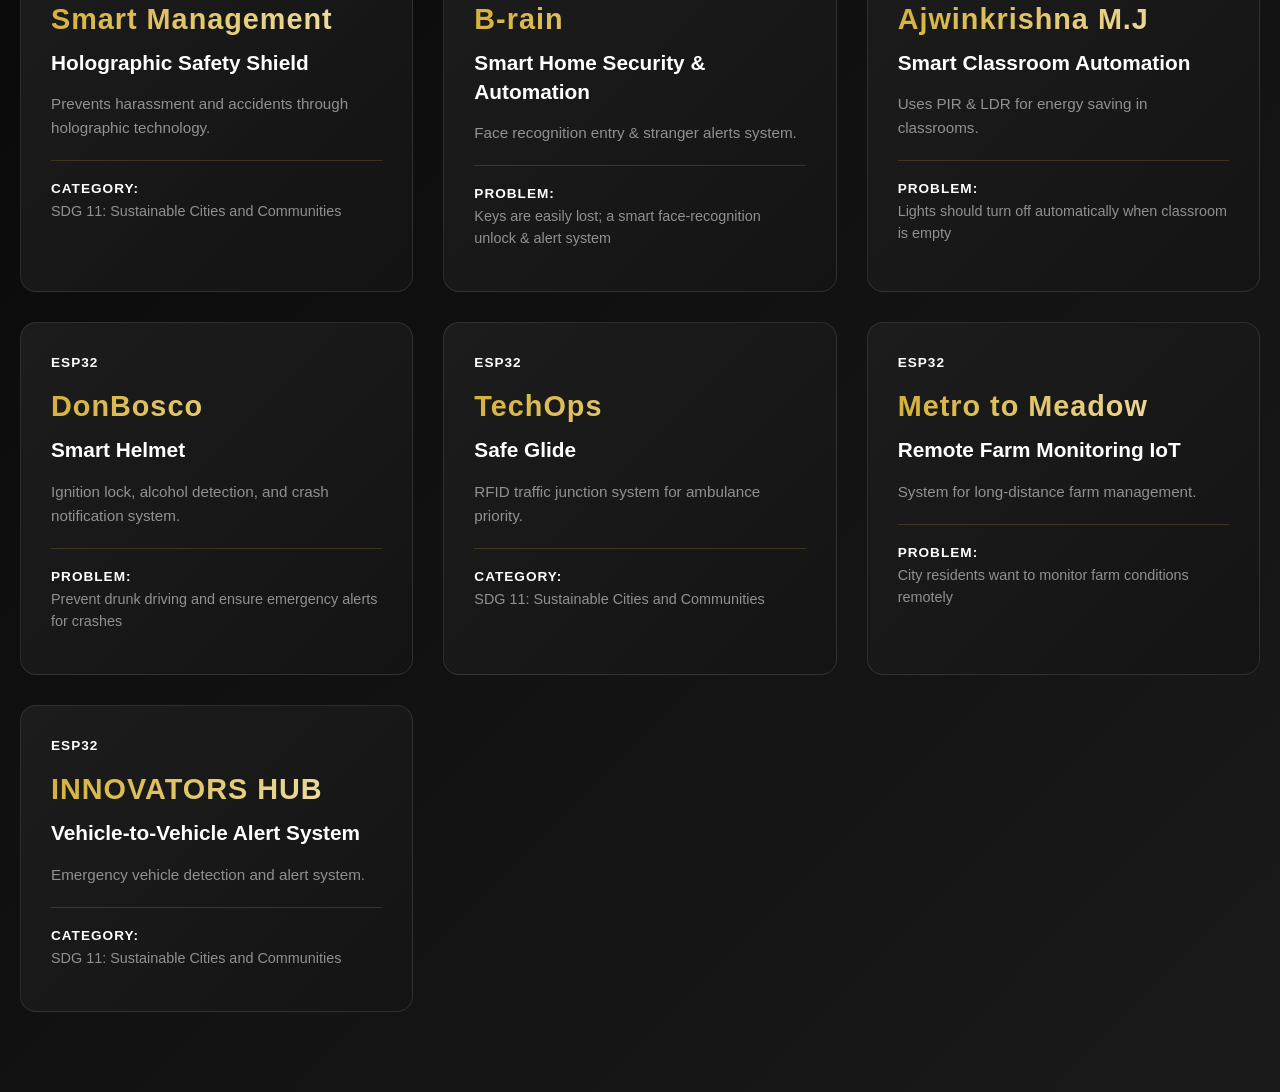
==== commit 8fb032af: "changed the ui and added shortlist section" ====
--- a/shortlisted.html
+++ b/shortlisted.html
@@ -13,11 +13,10 @@
 <body>
     <div class="container">
         <a href="index.html" class="back-btn">
-            <svg width="16" height="16" viewBox="0 0 24 24" fill="none" stroke="currentColor" stroke-width="2">
-                <line x1="19" y1="12" x2="5" y2="12"></line>
+            <svg width="25" height="25" viewBox="0 0 24 24" fill="none" stroke="currentColor" stroke-width="3">
+                <line x1="30" y1="12" x2="5" y2="12"></line>
                 <polyline points="12 19 5 12 12 5"></polyline>
             </svg>
-            Back to Home
         </a>
 
         <header>
@@ -242,4 +241,4 @@
     </script>
 </body>
 
-</html>
+</html>
--- a/shortlisted.css
+++ b/shortlisted.css
@@ -13,8 +13,52 @@
     --dark-gray: #1a1a1a;
 }
 
+
+@font-face {
+    font-family: 'CabinetGrotesk';
+    src: url('./assets/fonts/CabinetGrotesk-Medium.woff') format('woff');
+}
+
+@font-face {
+    font-family: 'ClashDisplay';
+    src: url('./assets/fonts/ClashDisplay-Extralight.woff') format('woff');
+    font-weight: 100;
+}
+
+
+@font-face {
+    font-family: 'ClashDisplay';
+    src: url('./assets/fonts/ClashDisplay-Light.woff') format('woff');
+    font-weight: 200;
+}
+
+@font-face {
+    font-family: 'ClashDisplay';
+    src: url('./assets/fonts/ClashDisplay-Regular.woff') format('woff');
+    font-weight: 300;
+}
+
+@font-face {
+    font-family: 'ClashDisplay';
+    src: url('./assets/fonts/ClashDisplay-Medium.woff') format('woff');
+    font-weight: 400;
+}
+
+@font-face {
+    font-family: 'ClashDisplay';
+    src: url('./assets/fonts/ClashDisplay-Semibold.woff') format('woff');
+    font-weight: 500;
+}
+
+@font-face {
+    font-family: 'ClashDisplay';
+    src: url('./assets/fonts/ClashDisplay-Bold.woff') format('woff');
+    font-weight: 600;
+}
+
+
 body {
-    font-family: 'Inter', sans-serif;
+    font-family: 'ClashDisplay', sans-serif;
     background: linear-gradient(135deg, #000000 0%, #1a1a1a 100%);
     color: #fff;
     min-height: 100vh;
@@ -43,25 +87,30 @@
     z-index: 1;
 }
 
+p{
+    font-family: 'CabinetGrotesk', sans-serif;
+}
+
+
+
 /* Back Button */
 .back-btn {
     display: inline-flex;
     align-items: center;
     gap: 8px;
-    padding: 12px 24px;
-    background: linear-gradient(135deg, rgba(212, 175, 55, 0.1) 0%, rgba(227, 30, 36, 0.1) 100%);
-    border: 2px solid rgba(212, 175, 55, 0.4);
-    color: var(--gold);
+    padding: 12px 12px;
+    border: 1px solid transparent;
+    color: white;
     text-decoration: none;
-    border-radius: 10px;
+    border-radius: 50%;
     margin-bottom: 40px;
     transition: all 0.3s ease;
     font-weight: 600;
 }
 
 .back-btn:hover {
-    background: linear-gradient(135deg, rgba(212, 175, 55, 0.2) 0%, rgba(227, 30, 36, 0.2) 100%);
-    border-color: var(--gold);
+    background: rgba(40, 39, 39, 0.455);
+    border: 1px solid rgb(61, 49, 49);
     transform: translateX(-5px);
     box-shadow: 0 4px 15px rgba(212, 175, 55, 0.3);
 }
@@ -69,33 +118,19 @@
 /* Header */
 header {
     text-align: center;
-    margin-bottom: 50px;
+    margin-bottom: 5rem;
 }
 
 h1 {
     font-size: 4rem;
     font-weight: 900;
     letter-spacing: 6px;
-    background: linear-gradient(135deg, var(--gold) 0%, var(--light-gold) 50%, var(--gold) 100%);
-    -webkit-background-clip: text;
-    -webkit-text-fill-color: transparent;
-    background-clip: text;
     margin-bottom: 20px;
     text-transform: uppercase;
     position: relative;
     display: inline-block;
 }
 
-h1::after {
-    content: '';
-    position: absolute;
-    bottom: -10px;
-    left: 50%;
-    transform: translateX(-50%);
-    width: 100px;
-    height: 3px;
-    background: linear-gradient(90deg, transparent, var(--gold), transparent);
-}
 
 .subtitle {
     font-size: 1.3rem;
@@ -106,37 +141,19 @@
 
 /* Stats Section */
 .stats {
-    text-align: center;
     margin: 60px auto 50px;
     padding: 40px 30px;
-    background: linear-gradient(135deg, rgba(212, 175, 55, 0.05) 0%, rgba(227, 30, 36, 0.05) 100%);
     border-radius: 16px;
-    border: 2px solid rgba(212, 175, 55, 0.3);
     max-width: 600px;
     position: relative;
     overflow: hidden;
-}
-
-.stats::before {
-    content: '';
-    position: absolute;
-    top: -50%;
-    right: -50%;
-    width: 200%;
-    height: 200%;
-    background: conic-gradient(
-        from 0deg,
-        transparent 0deg,
-        rgba(212, 175, 55, 0.1) 90deg,
-        transparent 180deg,
-        rgba(212, 175, 55, 0.1) 270deg,
-        transparent 360deg
-    );
-    animation: rotate 8s linear infinite;
+    display: flex;
+    align-items: center;
+    justify-content: center;
 }
 
 .stats-number {
-    font-size: 5rem;
+    font-size: 7rem;
     font-weight: 900;
     background: linear-gradient(135deg, var(--gold) 0%, var(--light-gold) 100%);
     -webkit-background-clip: text;
@@ -145,6 +162,7 @@
     margin-bottom: 15px;
     position: relative;
     z-index: 1;
+    margin-right: 1rem;
 }
 
 .stats-label {
@@ -164,7 +182,7 @@
 
 .filter-label {
     font-size: 1.1rem;
-    color: var(--gold);
+    color: #fff;
     margin-bottom: 20px;
     letter-spacing: 2px;
     font-weight: 600;
@@ -179,21 +197,20 @@
 
 .filter-btn {
     padding: 12px 30px;
-    background: rgba(30, 30, 30, 0.8);
-    border: 2px solid rgba(212, 175, 55, 0.3);
-    color: #ccc;
+    background: rgba(255, 255, 255, 0.8);
+    border: 1px solid rgb(201, 201, 201);
+    color: #000;
     border-radius: 8px;
     cursor: pointer;
     font-size: 0.95rem;
     font-weight: 600;
     letter-spacing: 1px;
     transition: all 0.3s ease;
-    font-family: 'Inter', sans-serif;
+    font-family: 'CabinetGrotesk', sans-serif;
+
 }
 
 .filter-btn:hover {
-    border-color: var(--gold);
-    color: var(--gold);
     transform: translateY(-2px);
 }
 
@@ -214,7 +231,7 @@
 
 .team-card {
     background: linear-gradient(135deg, rgba(30, 30, 30, 0.9) 0%, rgba(20, 20, 20, 0.95) 100%);
-    border: 2px solid rgba(212, 175, 55, 0.3);
+    border: 1px solid rgba(255, 255, 255, 0.1);
     border-radius: 16px;
     padding: 30px;
     transition: all 0.4s cubic-bezier(0.4, 0, 0.2, 1);
@@ -223,40 +240,16 @@
     opacity: 1;
 }
 
-.team-card::before {
-    content: '';
-    position: absolute;
-    top: -50%;
-    left: -50%;
-    width: 200%;
-    height: 200%;
-    background: conic-gradient(
-        from 0deg,
-        transparent 0deg,
-        rgba(212, 175, 55, 0.15) 90deg,
-        transparent 180deg,
-        rgba(212, 175, 55, 0.15) 270deg,
-        transparent 360deg
-    );
-    animation: rotate 4s linear infinite;
-    opacity: 0;
-    transition: opacity 0.3s ease;
-}
-
-.team-card:hover::before {
-    opacity: 1;
-}
+
 
 .team-card:hover {
     transform: translateY(-8px);
-    box-shadow: 0 15px 40px rgba(212, 175, 55, 0.3);
-    border-color: var(--gold);
+    box-shadow: 0 15px 40px rgba(194, 194, 194, 0.3);
 }
 
 /* Platform Badge */
 .platform-badge {
     display: inline-block;
-    padding: 8px 16px;
     border-radius: 6px;
     font-size: 0.85rem;
     font-weight: 700;
@@ -266,23 +259,14 @@
     z-index: 1;
 }
 
-.platform-badge.arduino {
-    background: linear-gradient(135deg, rgba(0, 150, 136, 0.2) 0%, rgba(0, 150, 136, 0.3) 100%);
-    color: #4DB6AC;
-    border: 1px solid rgba(77, 182, 172, 0.5);
-}
-
-.platform-badge.esp32 {
-    background: linear-gradient(135deg, rgba(227, 30, 36, 0.2) 0%, rgba(227, 30, 36, 0.3) 100%);
-    color: #ff6b6b;
-    border: 1px solid rgba(255, 107, 107, 0.5);
-}
-
 /* Team Info */
 .team-name {
     font-size: 1.8rem;
     font-weight: 700;
-    color: var(--gold);
+    background: linear-gradient(135deg, var(--gold) 0%, var(--light-gold) 100%);
+    -webkit-background-clip: text;
+    -webkit-text-fill-color: transparent;
+    background-clip: text;
     margin-bottom: 12px;
     position: relative;
     z-index: 1;
@@ -301,7 +285,7 @@
 
 .project-description {
     font-size: 0.95rem;
-    color: #bbb;
+    color: #bbbbbbbe;
     line-height: 1.6;
     margin-bottom: 20px;
     position: relative;
@@ -323,7 +307,7 @@
 
 .detail-label {
     font-size: 0.85rem;
-    color: var(--gold);
+    color: #fff;
     font-weight: 700;
     text-transform: uppercase;
     letter-spacing: 1px;
@@ -333,7 +317,8 @@
 
 .detail-value {
     font-size: 0.9rem;
-    color: #ccc;
+    color: #bbbbbbbe;
+
     line-height: 1.5;
 }
 
@@ -476,4 +461,4 @@
     .filter-label {
         font-size: 1rem;
     }
-}
+}
